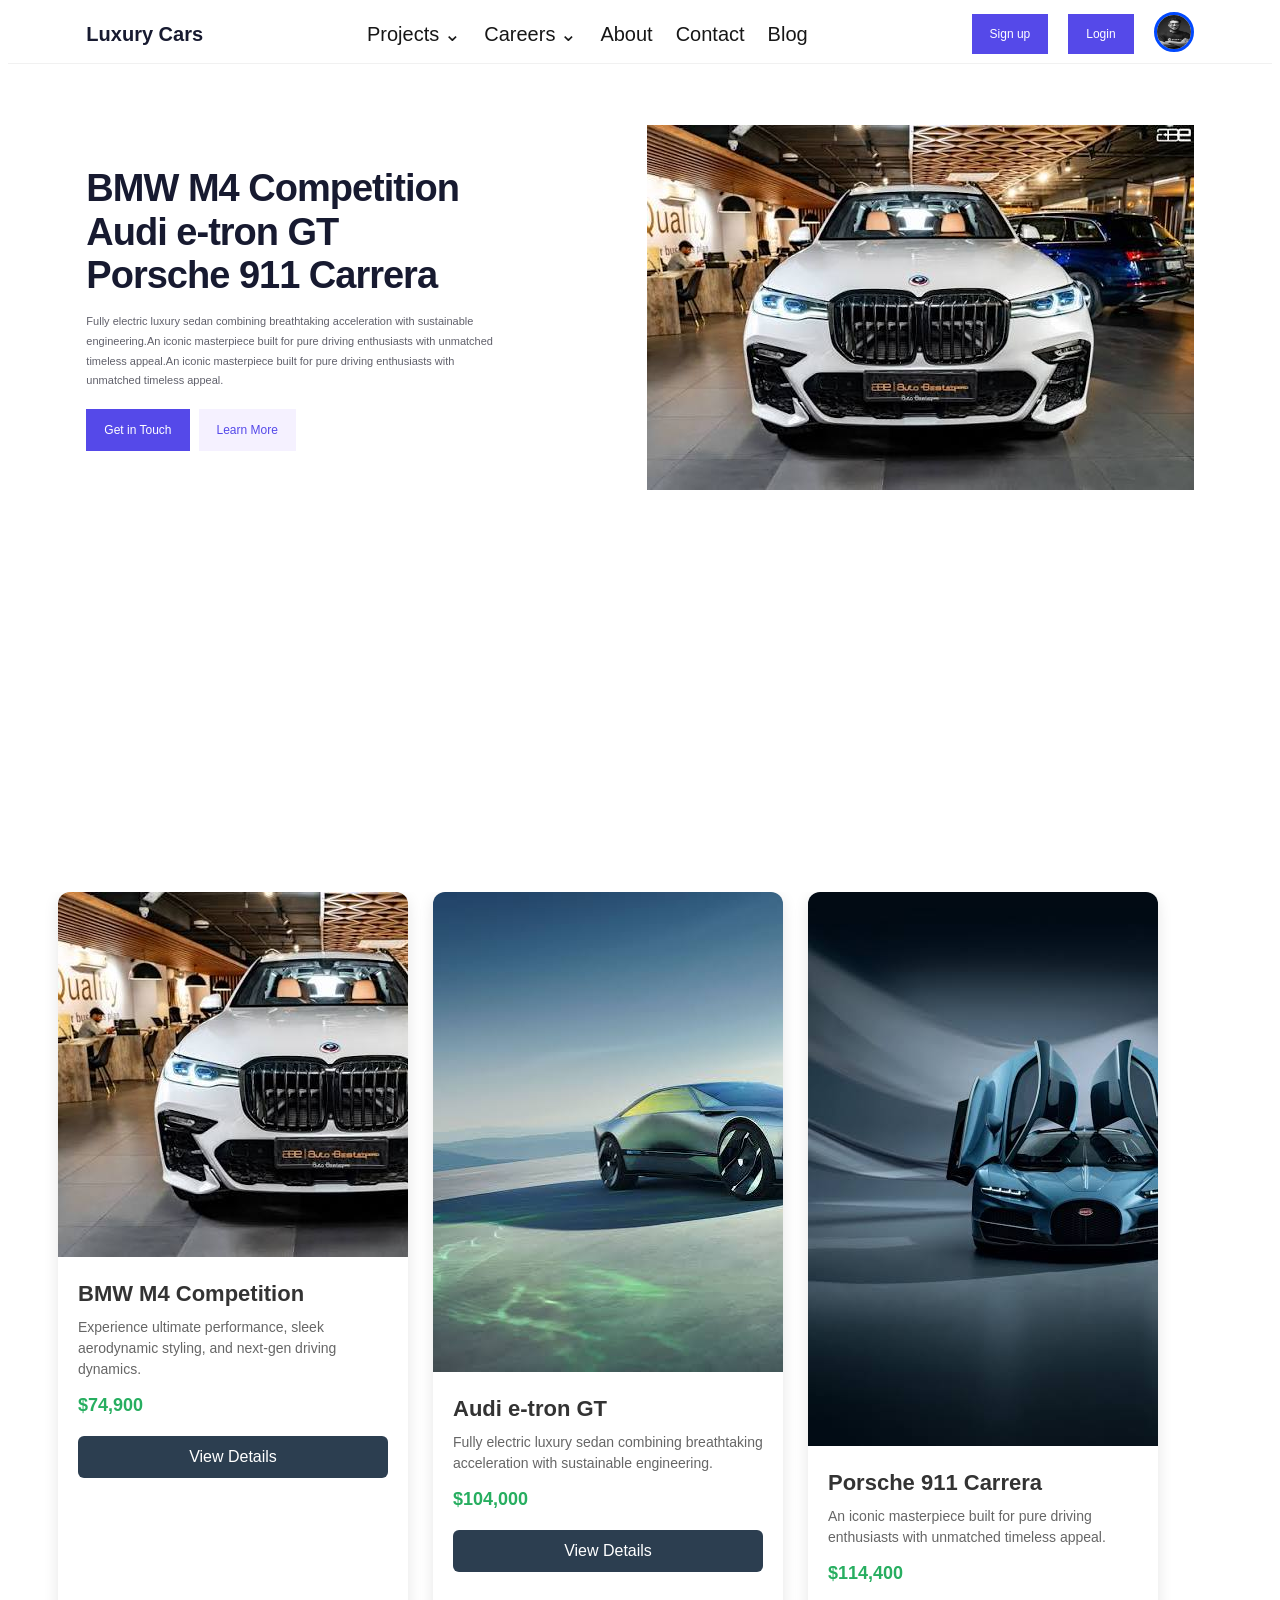
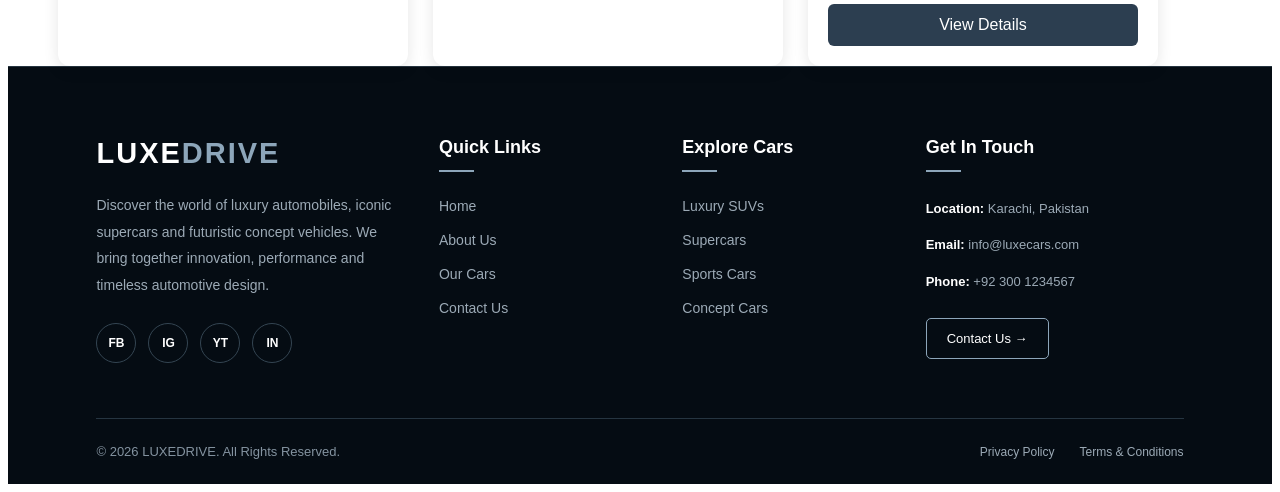
==== index.html @ bf3fe951 "first commit" ====
<!DOCTYPE html>
<html lang="en">

<head>
  <meta charset="UTF-8">
  <meta name="viewport" content="width=device-width, initial-scale=1.0">
  <title>Netwave - Creative Web Agency</title>
  <link rel="stylesheet" href="style.css">
</head>

<body>
  <div class="website">

    <nav>
      <a href="#" class="logo">
        Luxury Cars
      </a>

      <ul class="nav-links">
        <li class="dropdown">
          <a href="#projects">Projects</a>
          <div class="dropdown-menu">
            <a href="#projects">Web Design</a>
            <a href="#projects">Branding</a>
            <a href="#projects">Our Work</a>
          </div>
        </li>

        <li class="dropdown">
          <a href="#careers">Careers</a>
          <div class="dropdown-menu">
            <a href="#careers">Open Positions</a>
            <a href="#careers">Join Us</a>
          </div>
        </li>

        <li><a href="/about.html">About</a></li>
        <li><a href="./contact.html">Contact</a></li>
        <li><a href="#blog">Blog</a></li>
      </ul>
      <div class="auth-button">

        <a href="./signup.html" class="nav-button" id="signup">Sign up</a>
        <a href="./login.html" class="nav-button" id="login">Login</a>
        <a href="./index.html" class="nav-button" onclick="logout()" id="logout">Logout</a>
        <a href="./profile.html" class="profile-btn"><img src="./images.jpg" style="border-radius: 50%; border: 3px solid rgb(1, 73, 255);" width="40px" height="40px"></a>
      </div>
    </nav>

    <main class="hero" id="about">

      <div class="hero-content">
        <h1>
          BMW M4 Competition<br>
          Audi e-tron GT<br>
          Porsche 911 Carrera
        </h1>

        <p>
          Fully electric luxury sedan combining breathtaking acceleration with sustainable
                engineering.An iconic masterpiece built for pure driving enthusiasts with unmatched timeless
                appeal.An iconic masterpiece built for pure driving enthusiasts with unmatched timeless
                appeal.
        </p>

        <div class="hero-buttons">
          <a href="#contact" class="primary-btn">Get in Touch</a>
          <a href="#projects" class="secondary-btn">Learn More</a>
        </div>
      </div>

      <div>
        <img src="./images (3).jpg" alt="">
      </div>

    
      
    </div>
  </main>
</div>

  <section class="section 2 ">

        <div class="card-container">
     
          <div class="car-card">
            <img src="./images (3).jpg">
            <div class="car-content">
              <h2 class="car-title">BMW M4 Competition</h2>
              <p class="car-desc">Experience ultimate performance, sleek aerodynamic styling, and next-gen driving
                dynamics.</p>
              <div class="car-price">$74,900</div>
              <button class="details-btn" onclick="showCarDetails('BMW M4 Competition')">View Details</button>
            </div>
          </div>


          <div class="car-card">
            <img src="/images (1).jpg">
            <div class="car-content">
              <h2 class="car-title">Audi e-tron GT</h2>
              <p class="car-desc">Fully electric luxury sedan combining breathtaking acceleration with sustainable
                engineering.</p>
              <div class="car-price">$104,000</div>
              <button class="details-btn" onclick="showCarDetails('Audi e-tron GT')">View Details</button>
            </div>
          </div>

          <div class="car-card">
            <img src="./images (2).jpg">
            <div class="car-content">
              <h2 class="car-title">Porsche 911 Carrera</h2>
              <p class="car-desc">An iconic masterpiece built for pure driving enthusiasts with unmatched timeless
                appeal.</p>
              <div class="car-price">$114,400</div>
              <button class="details-btn" onclick="showCarDetails('Porsche 911 Carrera')">View Details</button>
            </div>
          </div>
        </div>
      </section>

      <footer class="main-footer">

    <div class="footer-container">

        <!-- Brand Section -->
        <div class="footer-about">
            <h2 class="footer-logo">LUXE<span>DRIVE</span></h2>

            <p>
                Discover the world of luxury automobiles, iconic supercars
                and futuristic concept vehicles. We bring together
                innovation, performance and timeless automotive design.
            </p>

            <div class="social-links">
                <a href="#" aria-label="Facebook">FB</a>
                <a href="#" aria-label="Instagram">IG</a>
                <a href="#" aria-label="YouTube">YT</a>
                <a href="#" aria-label="LinkedIn">IN</a>
            </div>
        </div>

        <!-- Quick Links -->
        <div class="footer-links">
            <h3>Quick Links</h3>
            <ul>
                <li><a href="#home">Home</a></li>
                <li><a href="#about">About Us</a></li>
                <li><a href="#cars">Our Cars</a></li>
                <li><a href="#contact">Contact Us</a></li>
            </ul>
        </div>

        <!-- Car Categories -->
        <div class="footer-links">
            <h3>Explore Cars</h3>
            <ul>
                <li><a href="#cars">Luxury SUVs</a></li>
                <li><a href="#cars">Supercars</a></li>
                <li><a href="#cars">Sports Cars</a></li>
                <li><a href="#cars">Concept Cars</a></li>
            </ul>
        </div>

        <!-- Contact Information -->
        <div class="footer-contact">
            <h3>Get In Touch</h3>

            <p><span>Location:</span> Karachi, Pakistan</p>
            <p><span>Email:</span> info@luxecars.com</p>
            <p><span>Phone:</span> +92 300 1234567</p>

            <a href="./contact.html" class="footer-btn">
                Contact Us →
            </a>
        </div>

    </div>

    <!-- Bottom Footer -->
    <div class="footer-bottom">
        <p>
            © 2026 LUXEDRIVE. All Rights Reserved.
        </p>

        <div class="bottom-links">
            <a href="#">Privacy Policy</a>
            <a href="#">Terms & Conditions</a>
        </div>
    </div>

</footer>

<script src="app.js"></script>
</body>

</html>
---- style.css ----
* {
  margin: 0;
  padding: 0;
  box-sizing: border-box;
}

body {
  font-family: Arial, Helvetica, sans-serif;
  min-height: 100vh;
  padding: 5px 8px 8px;
  color: #171a30;
}

.website {
  background: #fff;
  min-height: calc(100vh - 13px);
  border-radius: 10px;
  overflow: hidden;
  position: relative;
}

nav {
  height: 59px;
  display: flex;
  align-items: center;
  justify-content: space-between;
  padding: 0 6.2%;
  border-bottom: 1px solid #f1f1f1;
}

.logo {
  display: flex;
  align-items: center;
  font-size: 20px;
  font-weight: bold;
  color: #171a30;
  text-decoration: none;
}

.logo-icon {
  width: 22px;
  height: 22px;
  border-radius: 50%;
  background: #5549ed;
  color: white;
  display: flex;
  align-items: center;
  justify-content: center;
  font-size: 10px;
}

.nav-links {
  display: flex;
  align-items: center;
  gap: 23px;
  list-style: none;
}

.nav-links a {
  text-decoration: none;
  font-size: 20px;
  color: #171717;
  transition: color 0.3s;
}

.nav-links a:hover {
  color: #5549ed;
}

.dropdown {
  position: relative;
}

.dropdown>a::after {
  content: "⌄";
  margin-left: 5px;
  font-size: 20px;
}

.dropdown-menu {
  display: none;
  position: absolute;
  top: 20px;
  left: 0;
  width: 135px;
  background: white;
  box-shadow: 0 5px 20px #00000018;
  border-radius: 5px;
  padding: 10px;
  z-index: 5;
}

.dropdown-menu a {
  display: block;
  padding: 8px;
}

.dropdown:hover .dropdown-menu {
  display: block;
}

.auth-button {
  display: flex;
  justify-content: center;
  align-items: center;
  gap: 20px;

}

.nav-button {
  background: #5549e9;
  color: white;
  text-decoration: none;
  padding: 13px 18px;
  font-size: 12px;
  transition: 0.3s;
  display: flex;
}

.nav-button:hover,
.primary-btn:hover {
  background: #3e33c9;
}


.hero {
  min-height: 490px;
  display: flex;
  align-items: center;
  justify-content: space-between;
  padding: 35px 6.2%;
  gap: 25px;
}

.hero-content {
  width: 48%;
  max-width: 450px;
}

.hero-content h1 {
  font-size: clamp(27px, 3.2vw, 38px);
  line-height: 1.15;
  letter-spacing: -1px;
  font-weight: 600;
  margin-bottom: 14px;
}

.hero-content p {
  color: #60606b;
  font-size: 11px;
  line-height: 1.8;
  max-width: 410px;
  margin-bottom: 18px;
}

.hero-buttons {
  display: flex;
  gap: 9px;
  align-items: center;
}

.hero-buttons a {
  text-decoration: none;
  padding: 14px 18px;
  font-size: 12px;
  display: inline-block;
  transition: 0.3s;
}

.primary-btn {
  color: white;
  background: #5549e9;
}

.secondary-btn {
  background: #f5f1ff;
  color: #5549e9;
}

.secondary-btn:hover {
  background: #e9e2ff;
}


.section-2 {
  align-items: center;
  display: flex;
  justify-content: center;
}
.card-container {
  display: flex;
  gap: 25px;
  flex-wrap: wrap;
  justify-content: center;
  max-width: 1200px;
}

.car-card {
  background: #ffffff;
  border-radius: 12px;
  overflow: hidden;
  width: 350px;
  box-shadow: 0 4px 15px rgba(0, 0, 0, 0.1);
  transition: transform 0.3s ease, box-shadow 0.3s ease;
}

.car-card:hover {
  transform: translateY(-8px);
  box-shadow: 0 10px 25px rgba(0, 0, 0, 0.15);
}

.car-img {
  width: 90%;
  height: 40px;
  object-fit: cover;
}

.car-content {
  padding: 20px;
}

.car-title {
  font-size: 22px;
  color: #333;
  margin-bottom: 10px;
}

.car-desc {
  font-size: 14px;
  color: #666;
  margin-bottom: 15px;
  line-height: 1.5;
}

.car-price {
  font-size: 18px;
  font-weight: bold;
  color: #27ae60;
  margin-bottom: 20px;
}

.details-btn {
  display: block;
  width: 100%;
  padding: 12px;
  background-color: #2c3e50;
  color: white;
  border: none;
  border-radius: 6px;
  font-size: 16px;
  cursor: pointer;
  transition: background-color 0.2s ease;
}

.details-btn:hover {
  background-color: #1abc9c;
}




.main-footer {
    background: #050c13;
    color: #ffffff;
    padding: 70px 7% 0;
    border-top: 1px solid #263541;
}

.footer-container {
    max-width: 1250px;
    margin: auto;
    display: grid;
    grid-template-columns: 1.5fr 1fr 1fr 1.3fr;
    gap: 45px;
    padding-bottom: 55px;
}

/* Logo and About */

.footer-logo {
    font-size: 29px;
    letter-spacing: 2px;
    margin-bottom: 22px;
}

.footer-logo span {
    color: #8da6ba;
}

.footer-about p {
    color: #9caab6;
    font-size: 14px;
    line-height: 1.9;
    margin-bottom: 25px;
}

/* Social Links */

.social-links {
    display: flex;
    gap: 12px;
}

.social-links a {
    width: 40px;
    height: 40px;
    display: flex;
    justify-content: center;
    align-items: center;
    border: 1px solid #344552;
    border-radius: 50%;
    color: #ffffff;
    font-size: 12px;
    font-weight: bold;
    text-decoration: none;
    transition: 0.3s;
}

.social-links a:hover {
    background: #ffffff;
    color: #07111c;
    transform: translateY(-4px);
}

/* Footer Headings */

.footer-links h3,
.footer-contact h3 {
    font-size: 18px;
    margin-bottom: 25px;
    position: relative;
}

.footer-links h3::after,
.footer-contact h3::after {
    content: "";
    display: block;
    width: 35px;
    height: 2px;
    background: #8da6ba;
    margin-top: 12px;
}

/* Footer Lists */

.footer-links ul {
    list-style: none;
}

.footer-links ul li {
    margin-bottom: 16px;
}

.footer-links ul li a {
    color: #9caab6;
    font-size: 14px;
    text-decoration: none;
    transition: 0.3s;
}

.footer-links ul li a:hover {
    color: #ffffff;
    padding-left: 5px;
}

/* Contact Details */

.footer-contact p {
    color: #9caab6;
    font-size: 13px;
    line-height: 1.8;
    margin-bottom: 13px;
    overflow-wrap: anywhere;
}

.footer-contact p span {
    color: #ffffff;
    font-weight: bold;
}

/* Contact Button */

.footer-btn {
    display: inline-block;
    margin-top: 12px;
    padding: 12px 20px;
    border: 1px solid #8da6ba;
    border-radius: 5px;
    color: #ffffff;
    font-size: 13px;
    text-decoration: none;
    transition: 0.3s;
}

.footer-btn:hover {
    background: #ffffff;
    color: #07111c;
}

/* Bottom Footer */

.footer-bottom {
    max-width: 1250px;
    margin: auto;
    padding: 25px 0;
    border-top: 1px solid #263541;
    display: flex;
    justify-content: space-between;
    align-items: center;
    gap: 20px;
}

.footer-bottom p {
    color: #8493a0;
    font-size: 13px;
}

.bottom-links {
    display: flex;
    gap: 25px;
}

.bottom-links a {
    color: #9caab6;
    font-size: 12px;
    text-decoration: none;
    transition: 0.3s;
}

.bottom-links a:hover {
    color: #ffffff;
}

/* Tablet Responsive */

@media (max-width: 950px) {
    .footer-container {
        grid-template-columns: repeat(2, 1fr);
        gap: 40px;
    }
}

/* Mobile Responsive */

@media (max-width: 550px) {
    .main-footer {
        padding: 50px 6% 0;
    }

    .footer-container {
        grid-template-columns: 1fr;
        gap: 35px;
        padding-bottom: 35px;
    }

    .footer-bottom {
        flex-direction: column;
        text-align: center;
        padding: 25px 0;
    }

    .bottom-links {
        justify-content: center;
        flex-wrap: wrap;
        gap: 15px;
    }
}
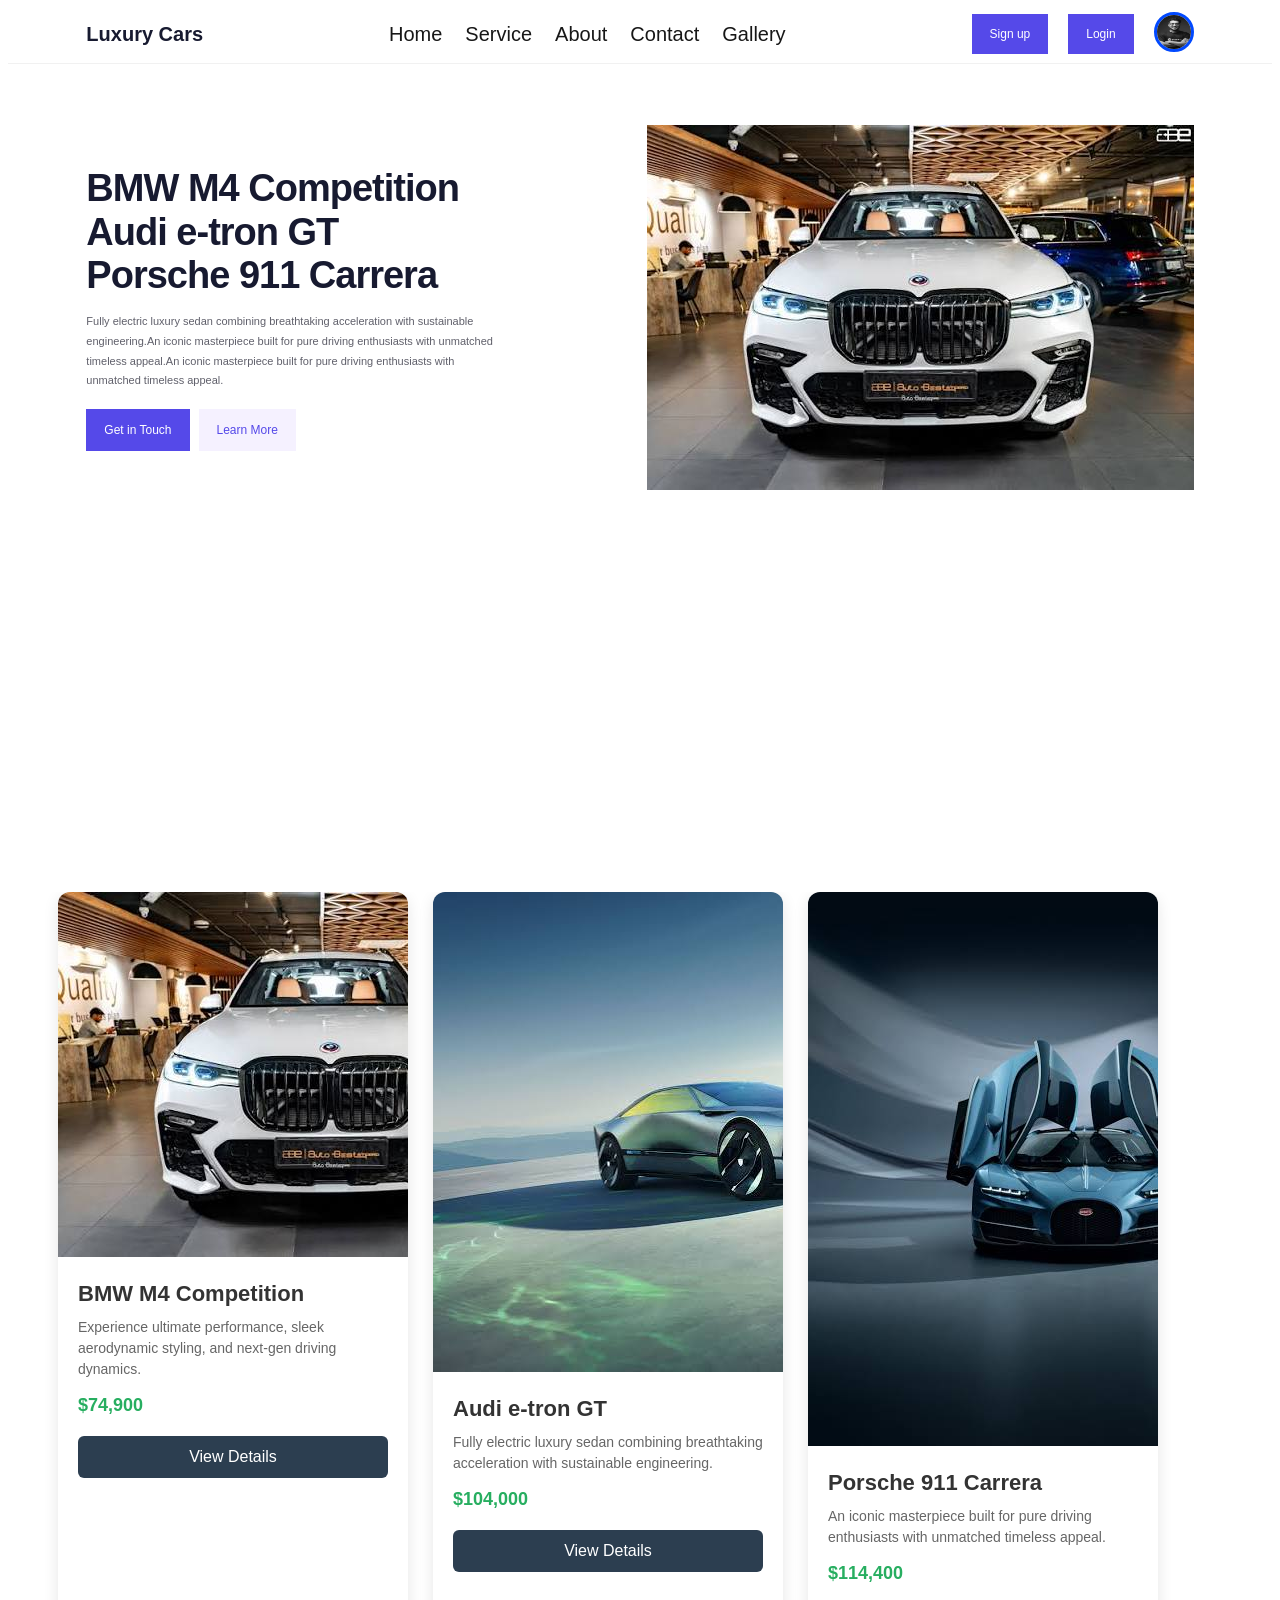
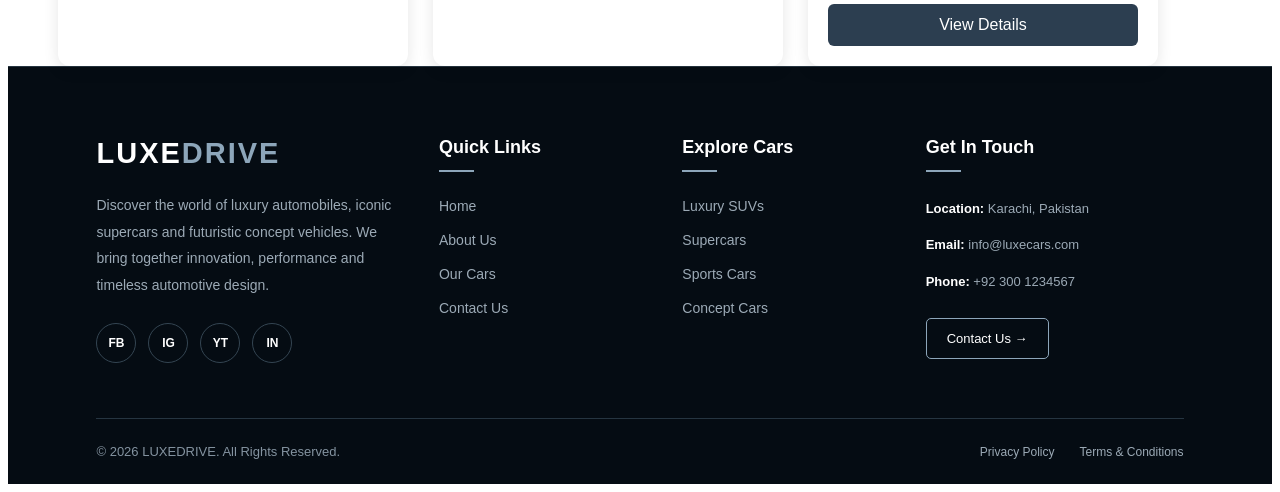
==== commit 96be0fb0: "New code" ====
--- a/index.html
+++ b/index.html
@@ -12,38 +12,26 @@
   <div class="website">
 
     <nav>
-      <a href="#" class="logo">
+      <a href="./index.html" class="logo">
         Luxury Cars
       </a>
 
       <ul class="nav-links">
-        <li class="dropdown">
-          <a href="#projects">Projects</a>
-          <div class="dropdown-menu">
-            <a href="#projects">Web Design</a>
-            <a href="#projects">Branding</a>
-            <a href="#projects">Our Work</a>
-          </div>
+          <a href="#Home">Home</a>
         </li>
-
-        <li class="dropdown">
-          <a href="#careers">Careers</a>
-          <div class="dropdown-menu">
-            <a href="#careers">Open Positions</a>
-            <a href="#careers">Join Us</a>
-          </div>
-        </li>
+          <a href="#Service">Service</a>
 
         <li><a href="/about.html">About</a></li>
         <li><a href="./contact.html">Contact</a></li>
-        <li><a href="#blog">Blog</a></li>
+        <li><a href="#Gallery">Gallery</a></li>
       </ul>
       <div class="auth-button">
 
         <a href="./signup.html" class="nav-button" id="signup">Sign up</a>
         <a href="./login.html" class="nav-button" id="login">Login</a>
         <a href="./index.html" class="nav-button" onclick="logout()" id="logout">Logout</a>
-        <a href="./profile.html" class="profile-btn"><img src="./images.jpg" style="border-radius: 50%; border: 3px solid rgb(1, 73, 255);" width="40px" height="40px"></a>
+        <a href="./profile.html" class="profile-btn"><img src="./images.jpg"
+            style="border-radius: 50%; border: 3px solid rgb(1, 73, 255);" width="40px" height="40px"></a>
       </div>
     </nav>
 
@@ -58,9 +46,9 @@
 
         <p>
           Fully electric luxury sedan combining breathtaking acceleration with sustainable
-                engineering.An iconic masterpiece built for pure driving enthusiasts with unmatched timeless
-                appeal.An iconic masterpiece built for pure driving enthusiasts with unmatched timeless
-                appeal.
+          engineering.An iconic masterpiece built for pure driving enthusiasts with unmatched timeless
+          appeal.An iconic masterpiece built for pure driving enthusiasts with unmatched timeless
+          appeal.
         </p>
 
         <div class="hero-buttons">
@@ -73,126 +61,126 @@
         <img src="./images (3).jpg" alt="">
       </div>
 
-    
-      
-    </div>
+
+
+  </div>
   </main>
-</div>
+  </div>
 
   <section class="section 2 ">
 
-        <div class="card-container">
-     
-          <div class="car-card">
-            <img src="./images (3).jpg">
-            <div class="car-content">
-              <h2 class="car-title">BMW M4 Competition</h2>
-              <p class="car-desc">Experience ultimate performance, sleek aerodynamic styling, and next-gen driving
-                dynamics.</p>
-              <div class="car-price">$74,900</div>
-              <button class="details-btn" onclick="showCarDetails('BMW M4 Competition')">View Details</button>
-            </div>
-          </div>
+    <div class="card-container">
+
+      <div class="car-card">
+        <img src="./images (3).jpg">
+        <div class="car-content">
+          <h2 class="car-title">BMW M4 Competition</h2>
+          <p class="car-desc">Experience ultimate performance, sleek aerodynamic styling, and next-gen driving
+            dynamics.</p>
+          <div class="car-price">$74,900</div>
+          <button class="details-btn" onclick="showCarDetails('BMW M4 Competition')">View Details</button>
+        </div>
+      </div>
 
 
-          <div class="car-card">
-            <img src="/images (1).jpg">
-            <div class="car-content">
-              <h2 class="car-title">Audi e-tron GT</h2>
-              <p class="car-desc">Fully electric luxury sedan combining breathtaking acceleration with sustainable
-                engineering.</p>
-              <div class="car-price">$104,000</div>
-              <button class="details-btn" onclick="showCarDetails('Audi e-tron GT')">View Details</button>
-            </div>
-          </div>
+      <div class="car-card">
+        <img src="/images (1).jpg">
+        <div class="car-content">
+          <h2 class="car-title">Audi e-tron GT</h2>
+          <p class="car-desc">Fully electric luxury sedan combining breathtaking acceleration with sustainable
+            engineering.</p>
+          <div class="car-price">$104,000</div>
+          <button class="details-btn" onclick="showCarDetails('Audi e-tron GT')">View Details</button>
+        </div>
+      </div>
 
-          <div class="car-card">
-            <img src="./images (2).jpg">
-            <div class="car-content">
-              <h2 class="car-title">Porsche 911 Carrera</h2>
-              <p class="car-desc">An iconic masterpiece built for pure driving enthusiasts with unmatched timeless
-                appeal.</p>
-              <div class="car-price">$114,400</div>
-              <button class="details-btn" onclick="showCarDetails('Porsche 911 Carrera')">View Details</button>
-            </div>
-          </div>
+      <div class="car-card">
+        <img src="./images (2).jpg">
+        <div class="car-content">
+          <h2 class="car-title">Porsche 911 Carrera</h2>
+          <p class="car-desc">An iconic masterpiece built for pure driving enthusiasts with unmatched timeless
+            appeal.</p>
+          <div class="car-price">$114,400</div>
+          <button class="details-btn" onclick="showCarDetails('Porsche 911 Carrera')">View Details</button>
         </div>
-      </section>
+      </div>
+    </div>
+  </section>
 
-      <footer class="main-footer">
+  <footer class="main-footer">
 
     <div class="footer-container">
 
-        <!-- Brand Section -->
-        <div class="footer-about">
-            <h2 class="footer-logo">LUXE<span>DRIVE</span></h2>
+      <!-- Brand Section -->
+      <div class="footer-about">
+        <h2 class="footer-logo">LUXE<span>DRIVE</span></h2>
 
-            <p>
-                Discover the world of luxury automobiles, iconic supercars
-                and futuristic concept vehicles. We bring together
-                innovation, performance and timeless automotive design.
-            </p>
+        <p>
+          Discover the world of luxury automobiles, iconic supercars
+          and futuristic concept vehicles. We bring together
+          innovation, performance and timeless automotive design.
+        </p>
 
-            <div class="social-links">
-                <a href="#" aria-label="Facebook">FB</a>
-                <a href="#" aria-label="Instagram">IG</a>
-                <a href="#" aria-label="YouTube">YT</a>
-                <a href="#" aria-label="LinkedIn">IN</a>
-            </div>
+        <div class="social-links">
+          <a href="#" aria-label="Facebook">FB</a>
+          <a href="#" aria-label="Instagram">IG</a>
+          <a href="#" aria-label="YouTube">YT</a>
+          <a href="#" aria-label="LinkedIn">IN</a>
         </div>
+      </div>
 
-        <!-- Quick Links -->
-        <div class="footer-links">
-            <h3>Quick Links</h3>
-            <ul>
-                <li><a href="#home">Home</a></li>
-                <li><a href="#about">About Us</a></li>
-                <li><a href="#cars">Our Cars</a></li>
-                <li><a href="#contact">Contact Us</a></li>
-            </ul>
-        </div>
+      <!-- Quick Links -->
+      <div class="footer-links">
+        <h3>Quick Links</h3>
+        <ul>
+          <li><a href="#home">Home</a></li>
+          <li><a href="#about">About Us</a></li>
+          <li><a href="#cars">Our Cars</a></li>
+          <li><a href="#contact">Contact Us</a></li>
+        </ul>
+      </div>
 
-        <!-- Car Categories -->
-        <div class="footer-links">
-            <h3>Explore Cars</h3>
-            <ul>
-                <li><a href="#cars">Luxury SUVs</a></li>
-                <li><a href="#cars">Supercars</a></li>
-                <li><a href="#cars">Sports Cars</a></li>
-                <li><a href="#cars">Concept Cars</a></li>
-            </ul>
-        </div>
+      <!-- Car Categories -->
+      <div class="footer-links">
+        <h3>Explore Cars</h3>
+        <ul>
+          <li><a href="#cars">Luxury SUVs</a></li>
+          <li><a href="#cars">Supercars</a></li>
+          <li><a href="#cars">Sports Cars</a></li>
+          <li><a href="#cars">Concept Cars</a></li>
+        </ul>
+      </div>
 
-        <!-- Contact Information -->
-        <div class="footer-contact">
-            <h3>Get In Touch</h3>
+      <!-- Contact Information -->
+      <div class="footer-contact">
+        <h3>Get In Touch</h3>
 
-            <p><span>Location:</span> Karachi, Pakistan</p>
-            <p><span>Email:</span> info@luxecars.com</p>
-            <p><span>Phone:</span> +92 300 1234567</p>
+        <p><span>Location:</span> Karachi, Pakistan</p>
+        <p><span>Email:</span> info@luxecars.com</p>
+        <p><span>Phone:</span> +92 300 1234567</p>
 
-            <a href="./contact.html" class="footer-btn">
-                Contact Us →
-            </a>
-        </div>
+        <a href="./contact.html" class="footer-btn">
+          Contact Us →
+        </a>
+      </div>
 
     </div>
 
     <!-- Bottom Footer -->
     <div class="footer-bottom">
-        <p>
-            © 2026 LUXEDRIVE. All Rights Reserved.
-        </p>
+      <p>
+        © 2026 LUXEDRIVE. All Rights Reserved.
+      </p>
 
-        <div class="bottom-links">
-            <a href="#">Privacy Policy</a>
-            <a href="#">Terms & Conditions</a>
-        </div>
+      <div class="bottom-links">
+        <a href="#">Privacy Policy</a>
+        <a href="#">Terms & Conditions</a>
+      </div>
     </div>
 
-</footer>
+  </footer>
 
-<script src="app.js"></script>
+  <script src="app.js"></script>
 </body>
 
 </html>
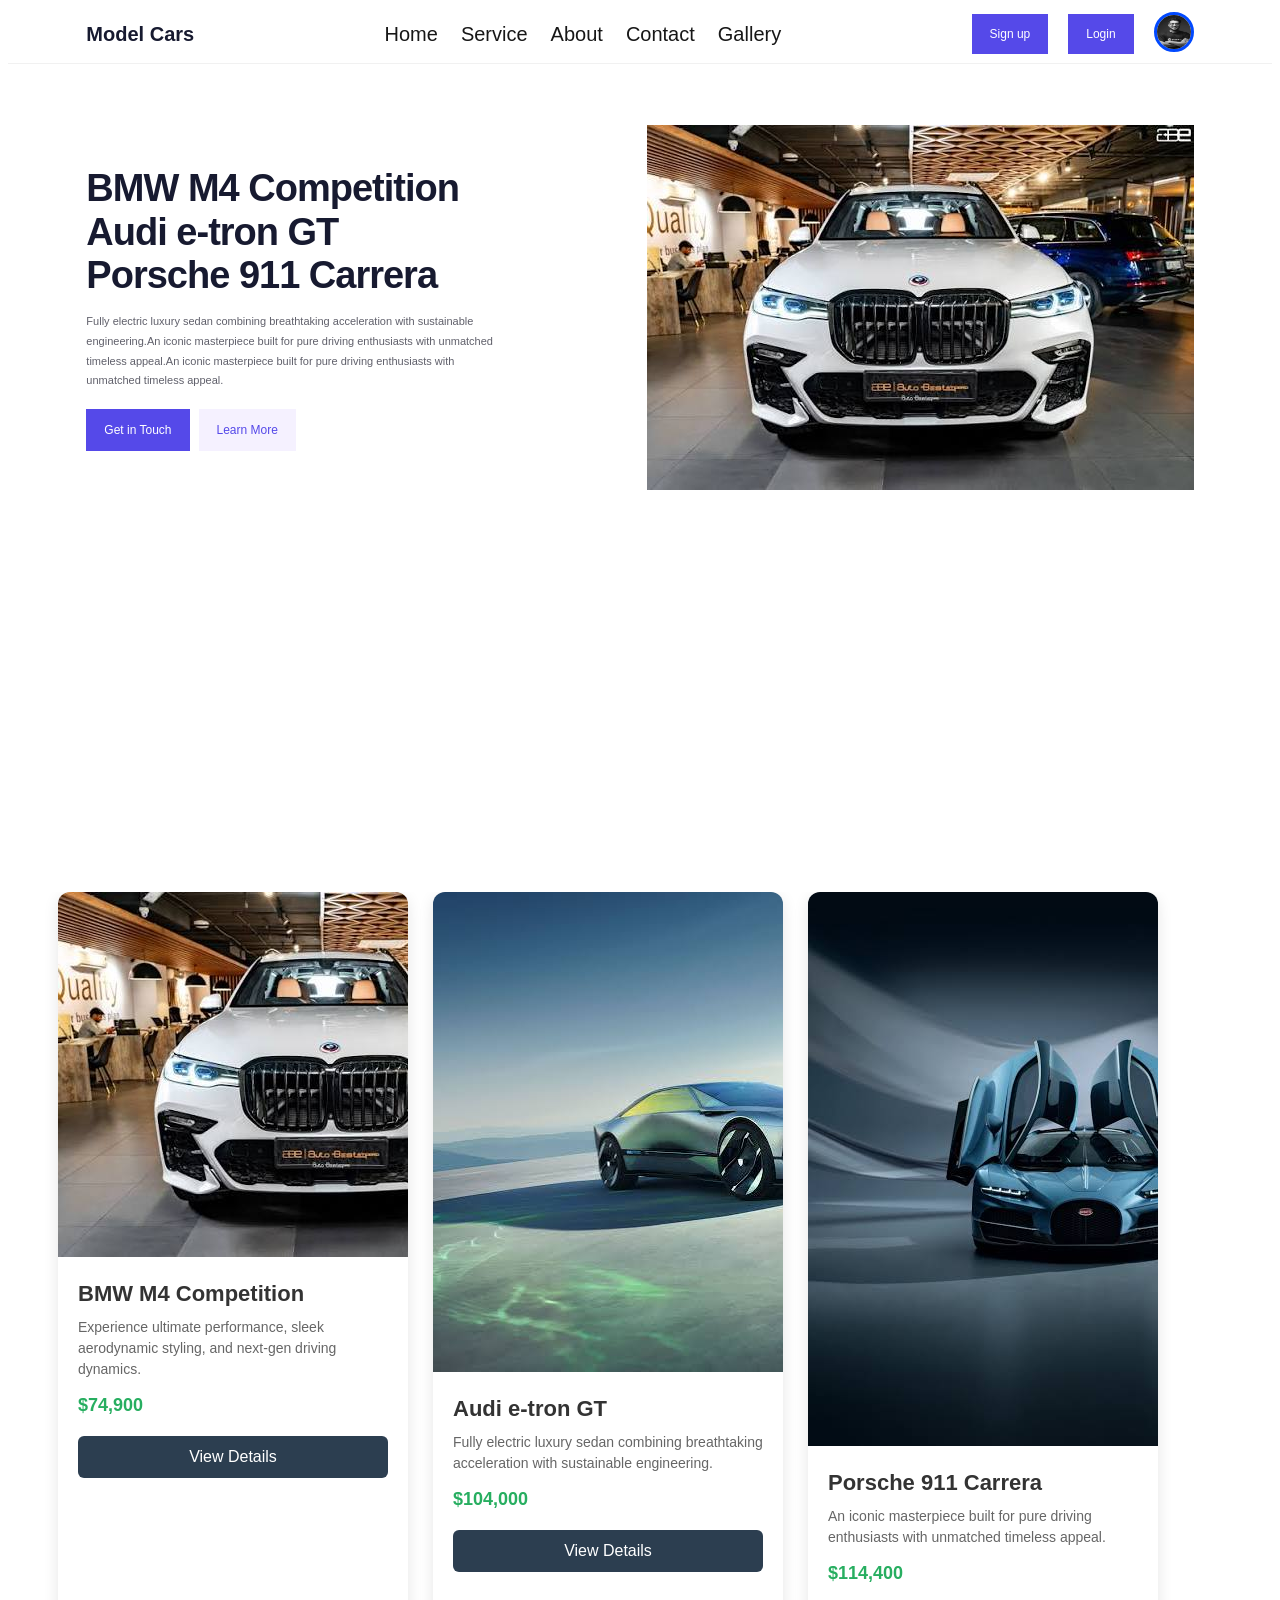
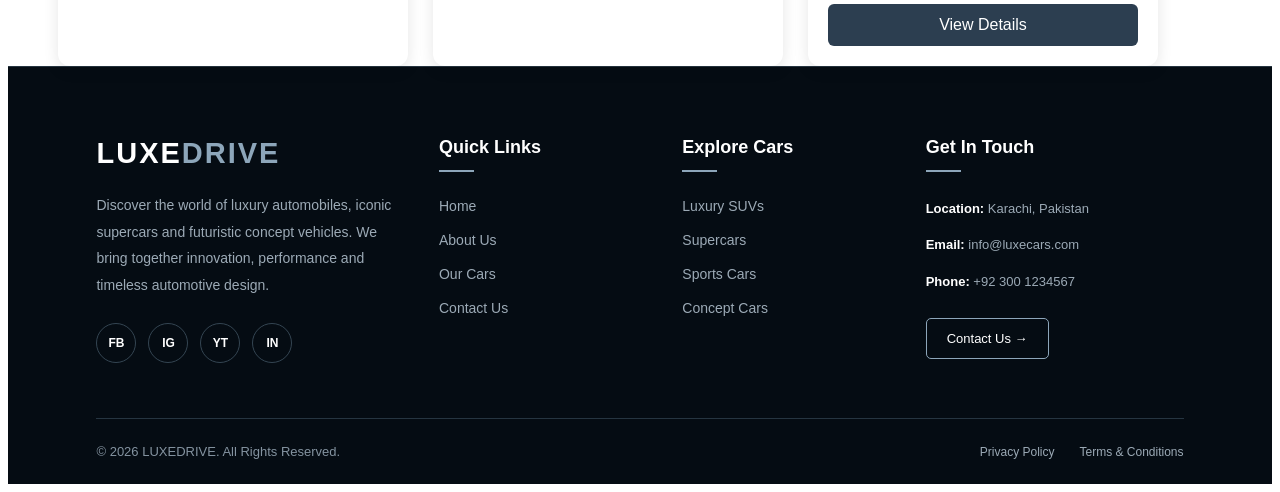
==== commit 7b82039f: "new changes" ====
--- a/index.html
+++ b/index.html
@@ -13,7 +13,7 @@
 
     <nav>
       <a href="./index.html" class="logo">
-        Luxury Cars
+        Model Cars
       </a>
 
       <ul class="nav-links">
